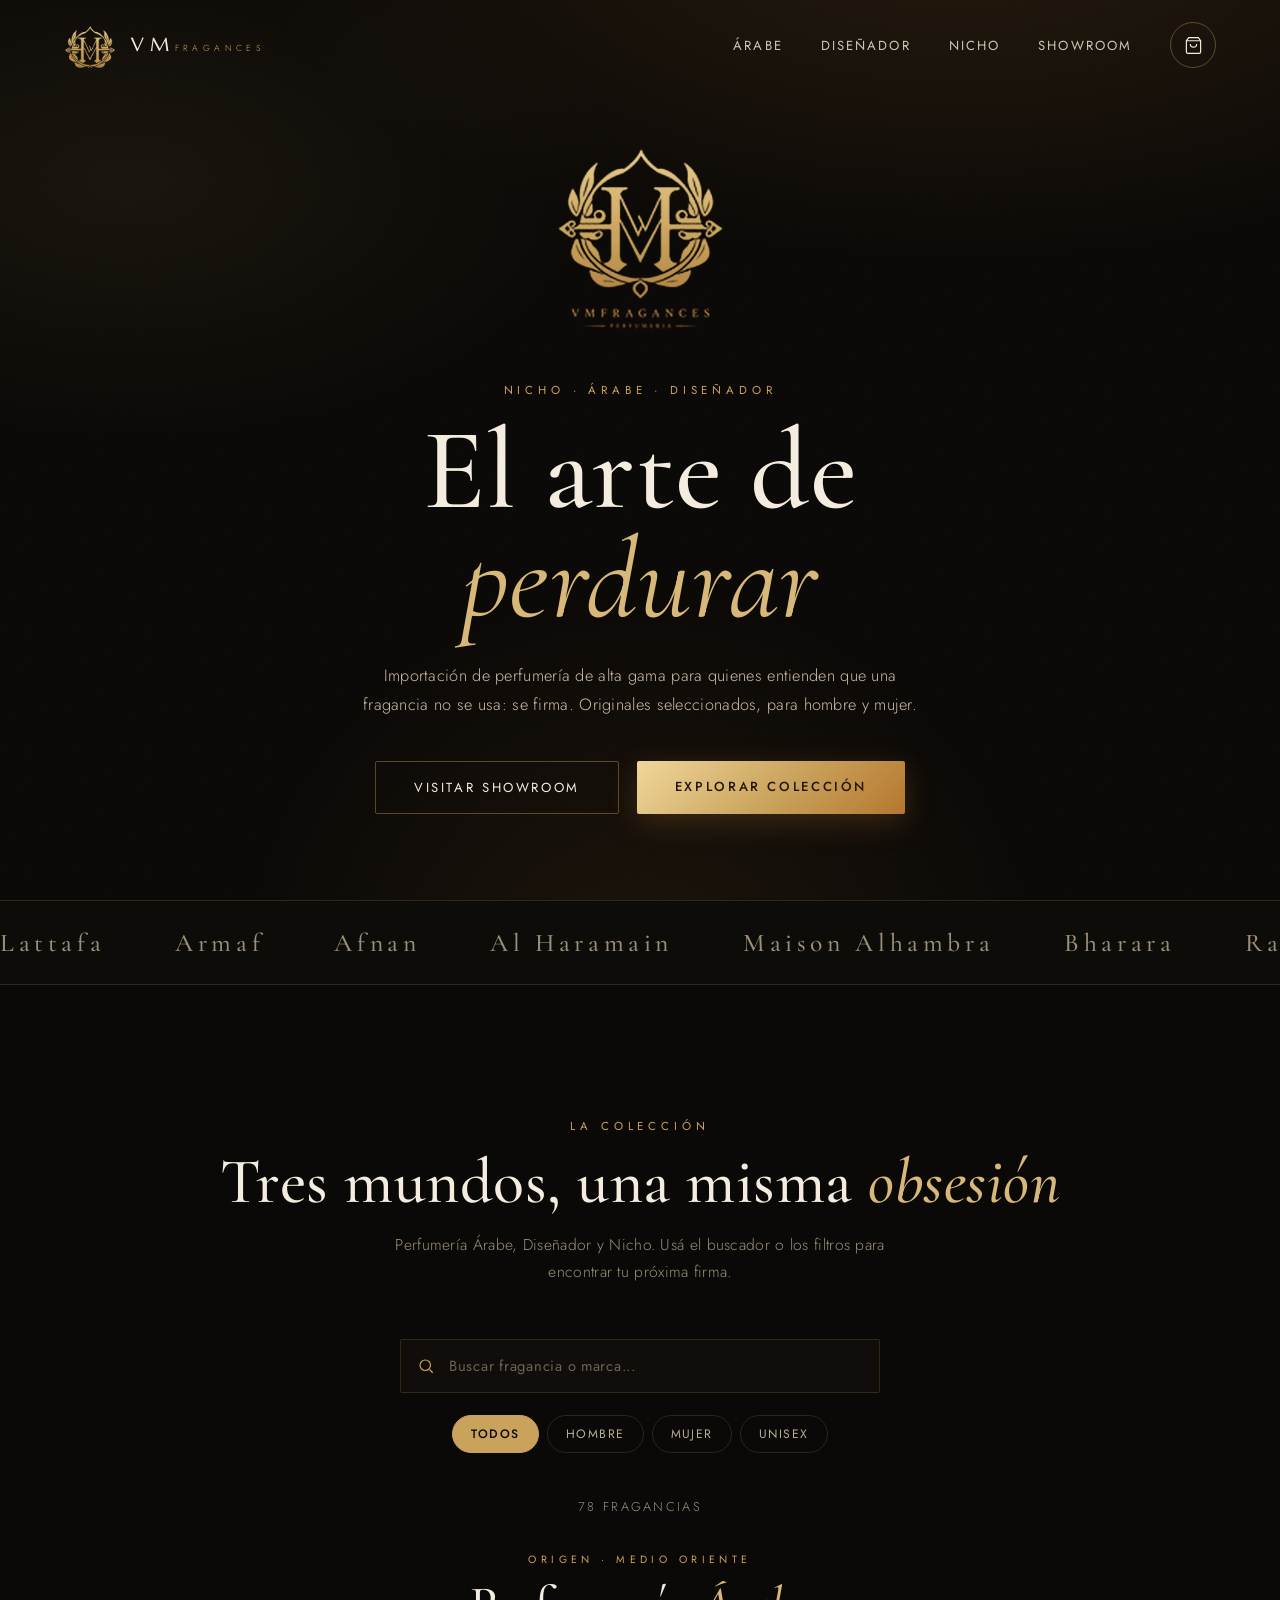
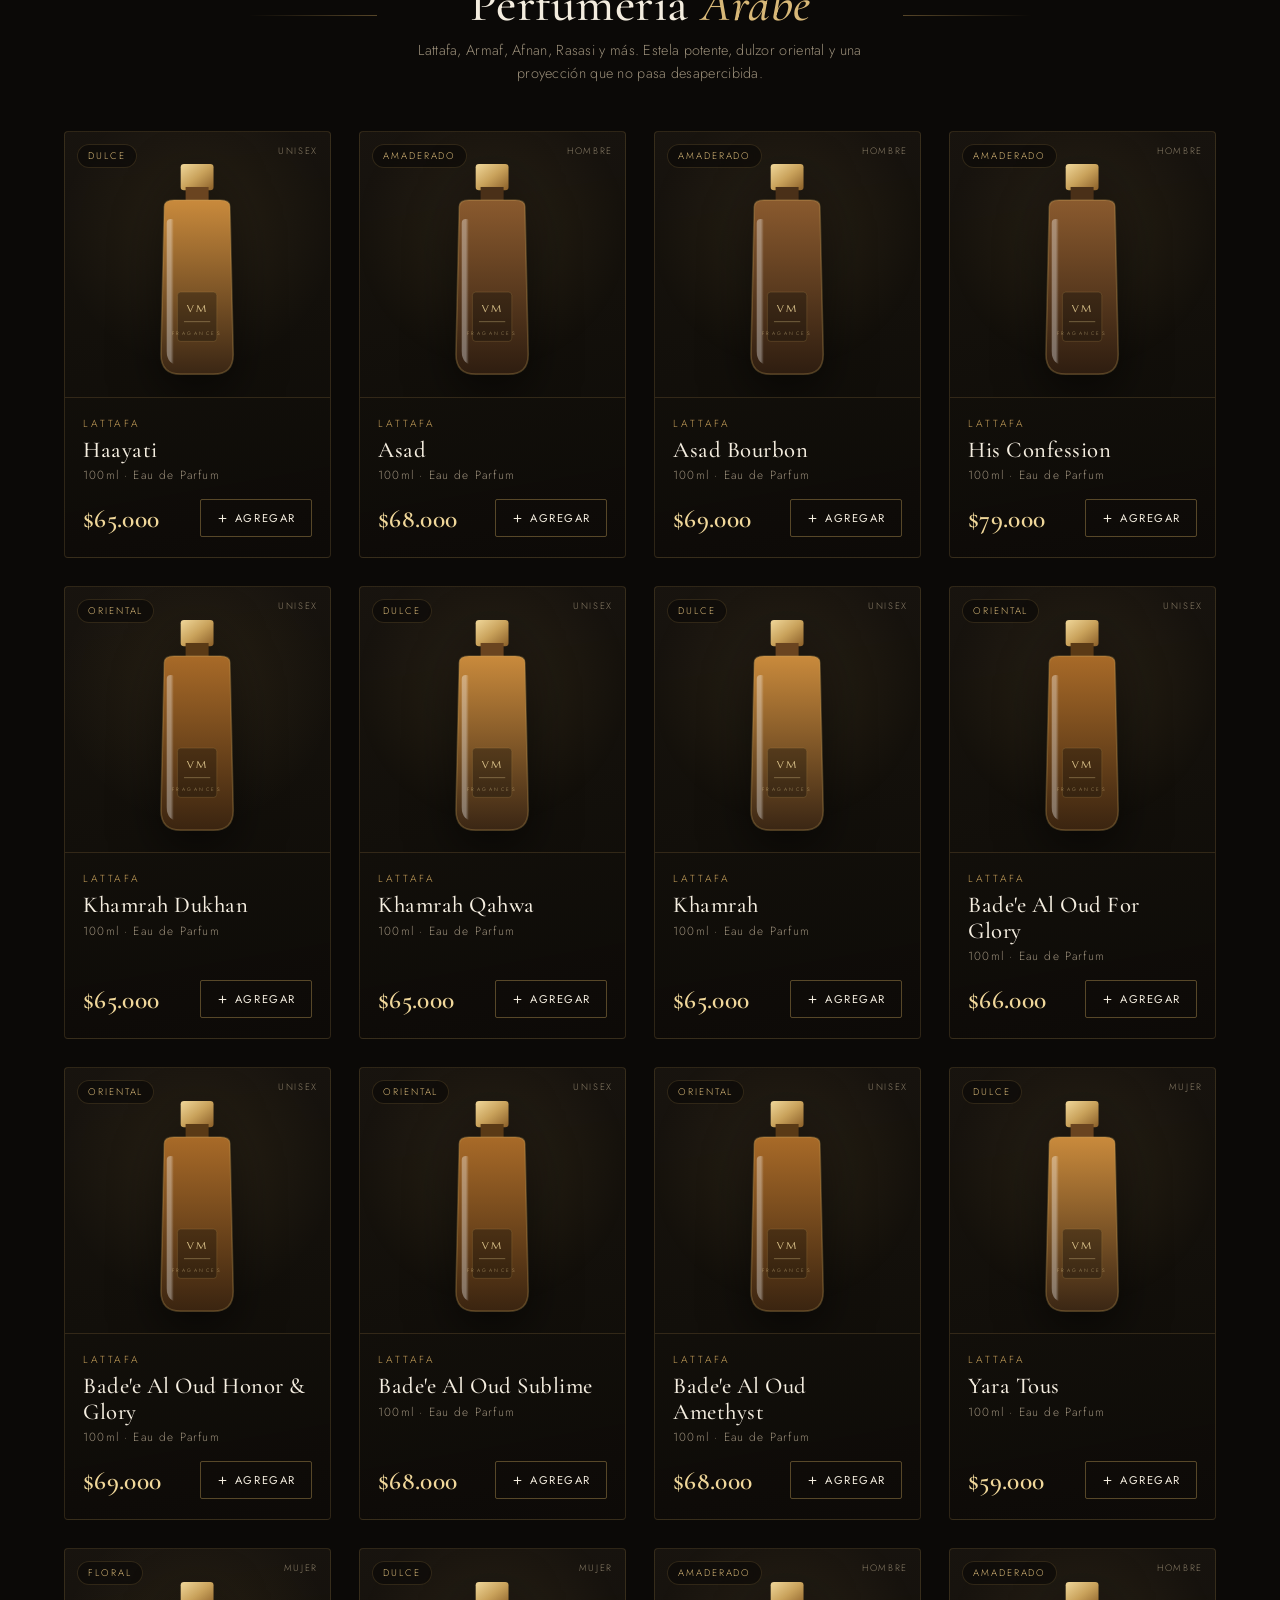
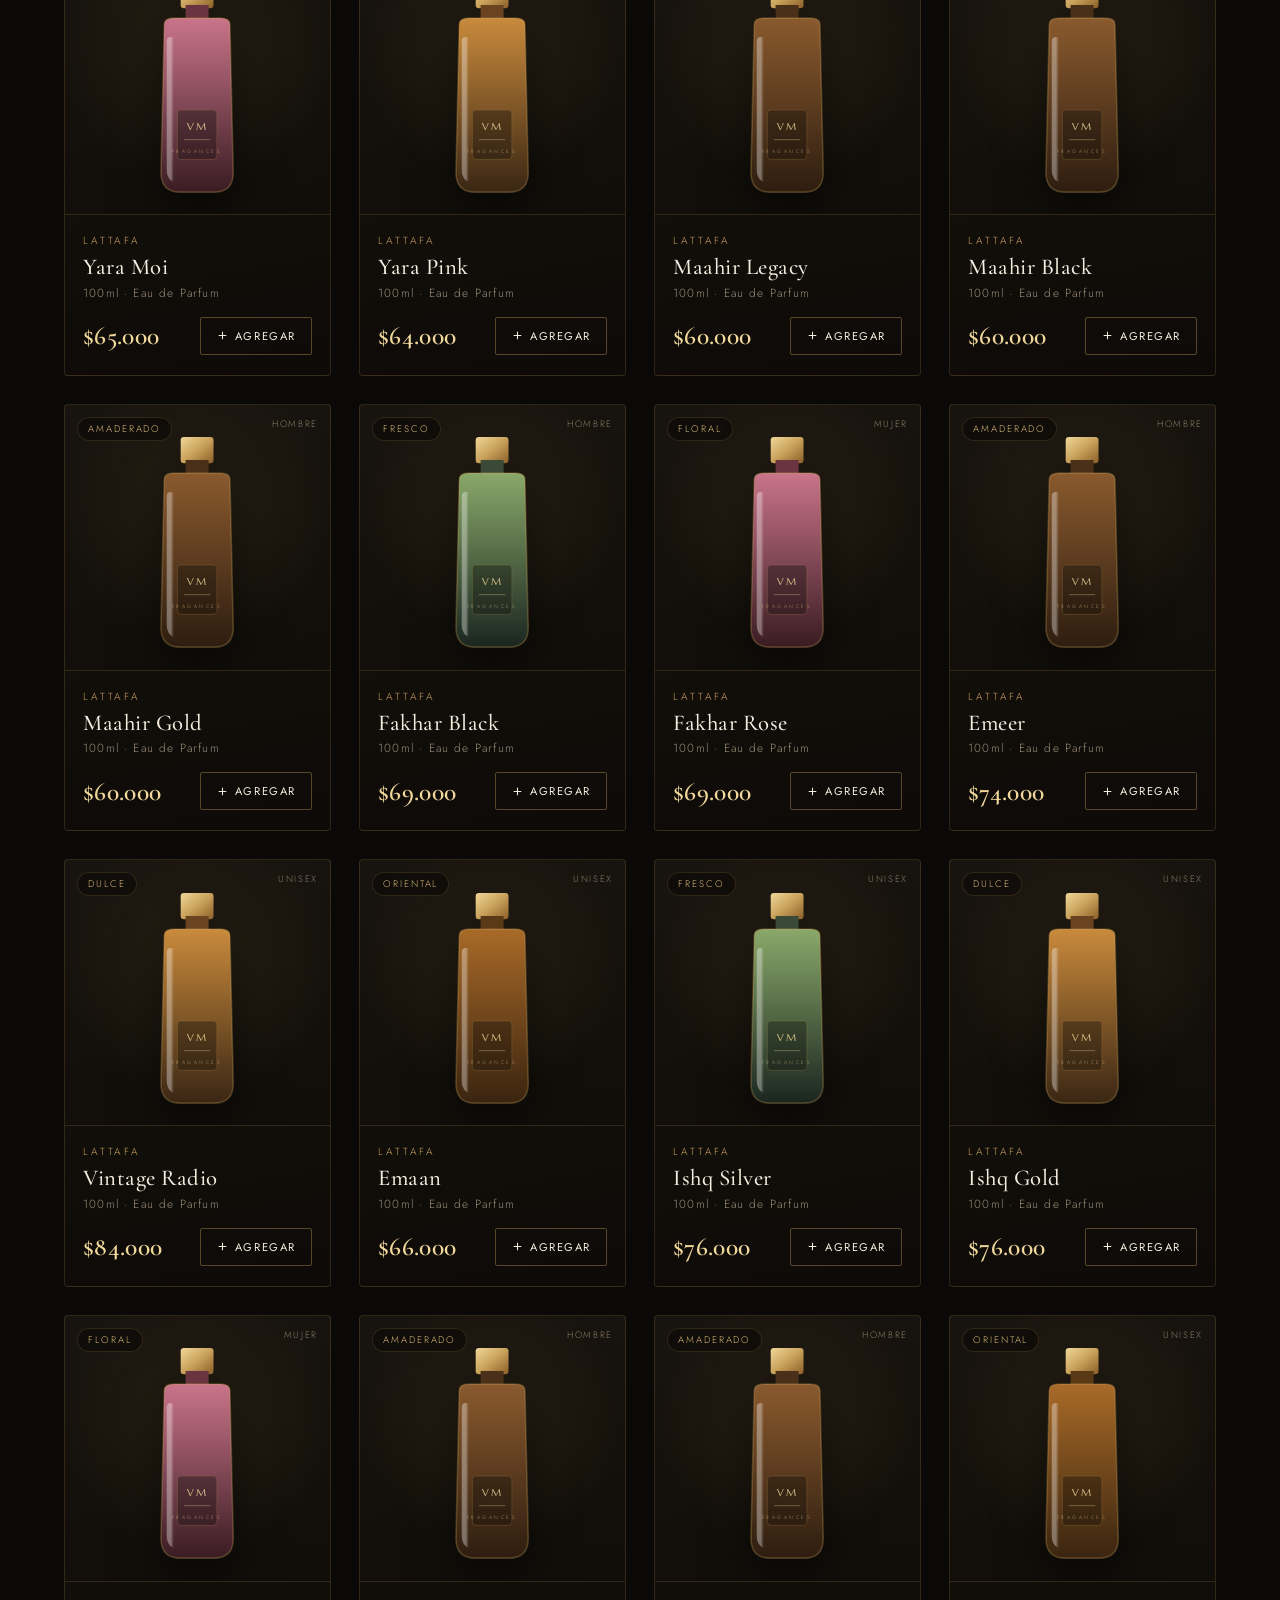
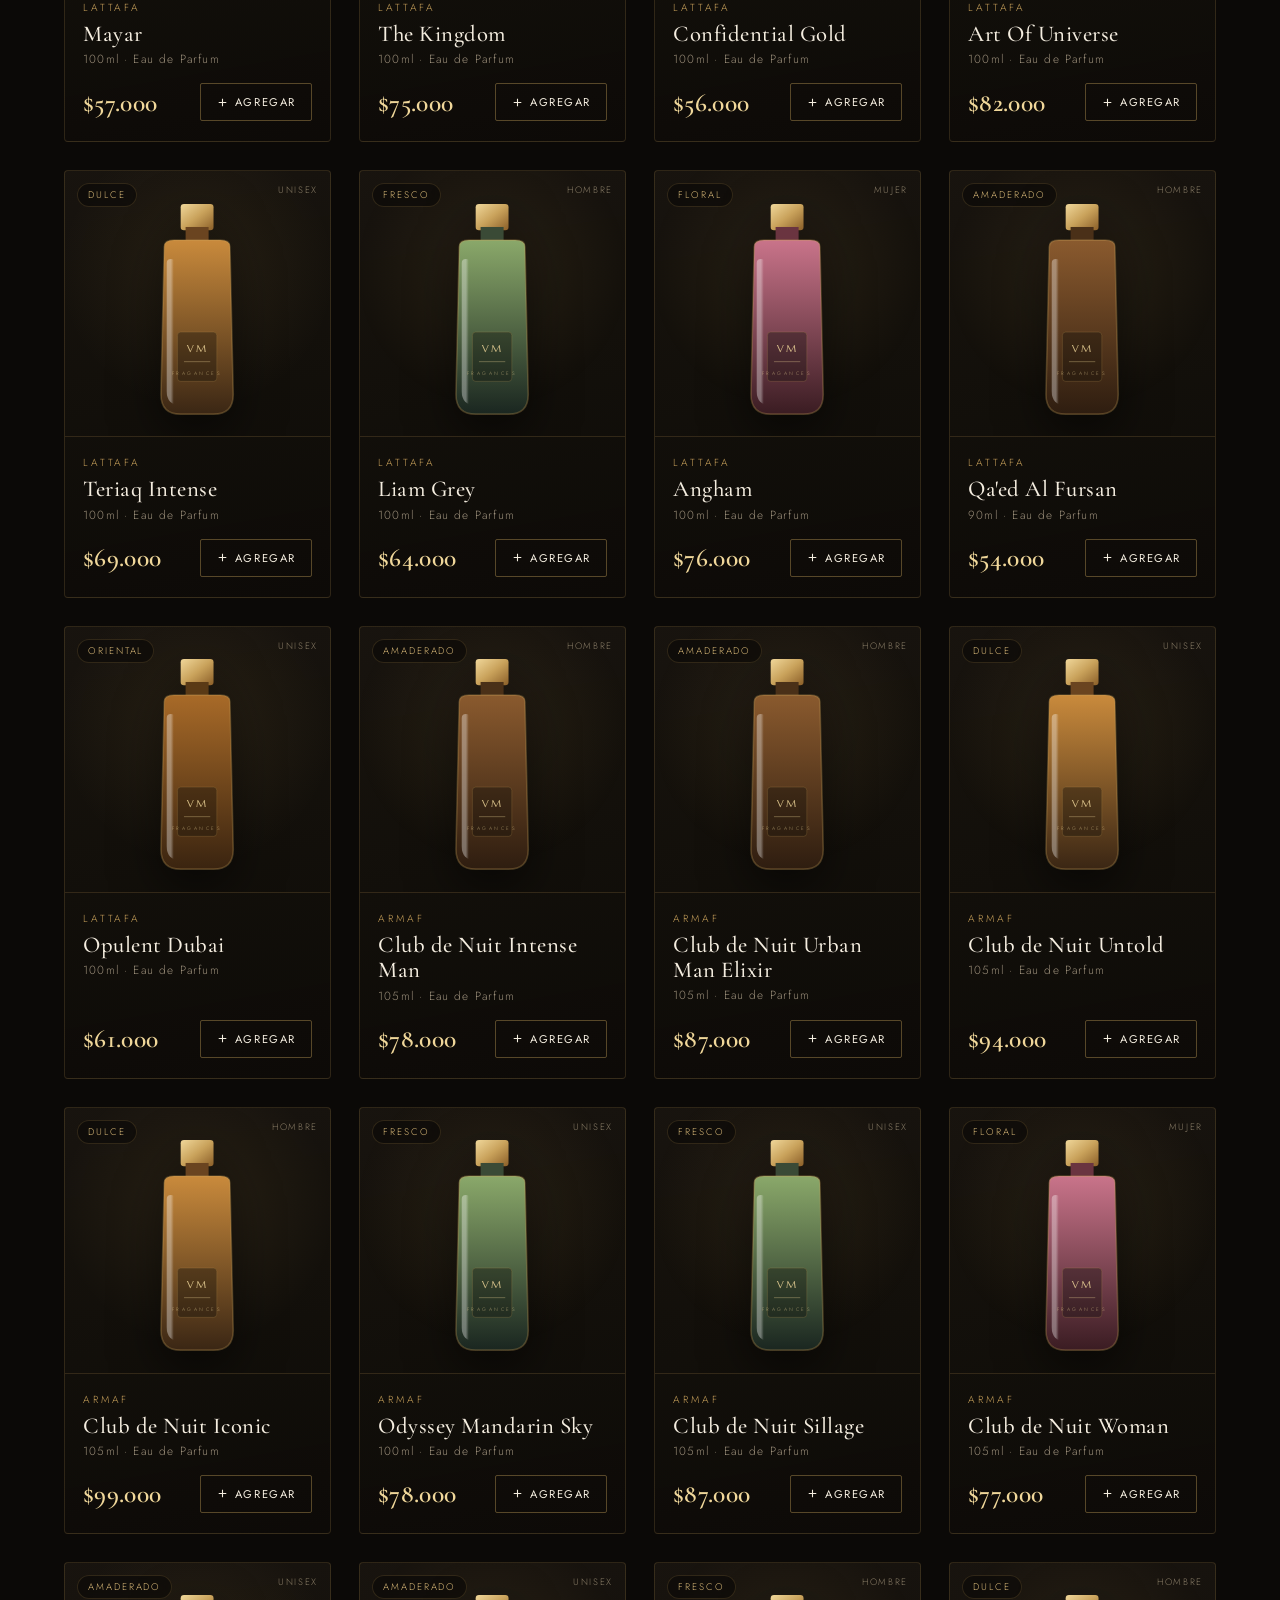
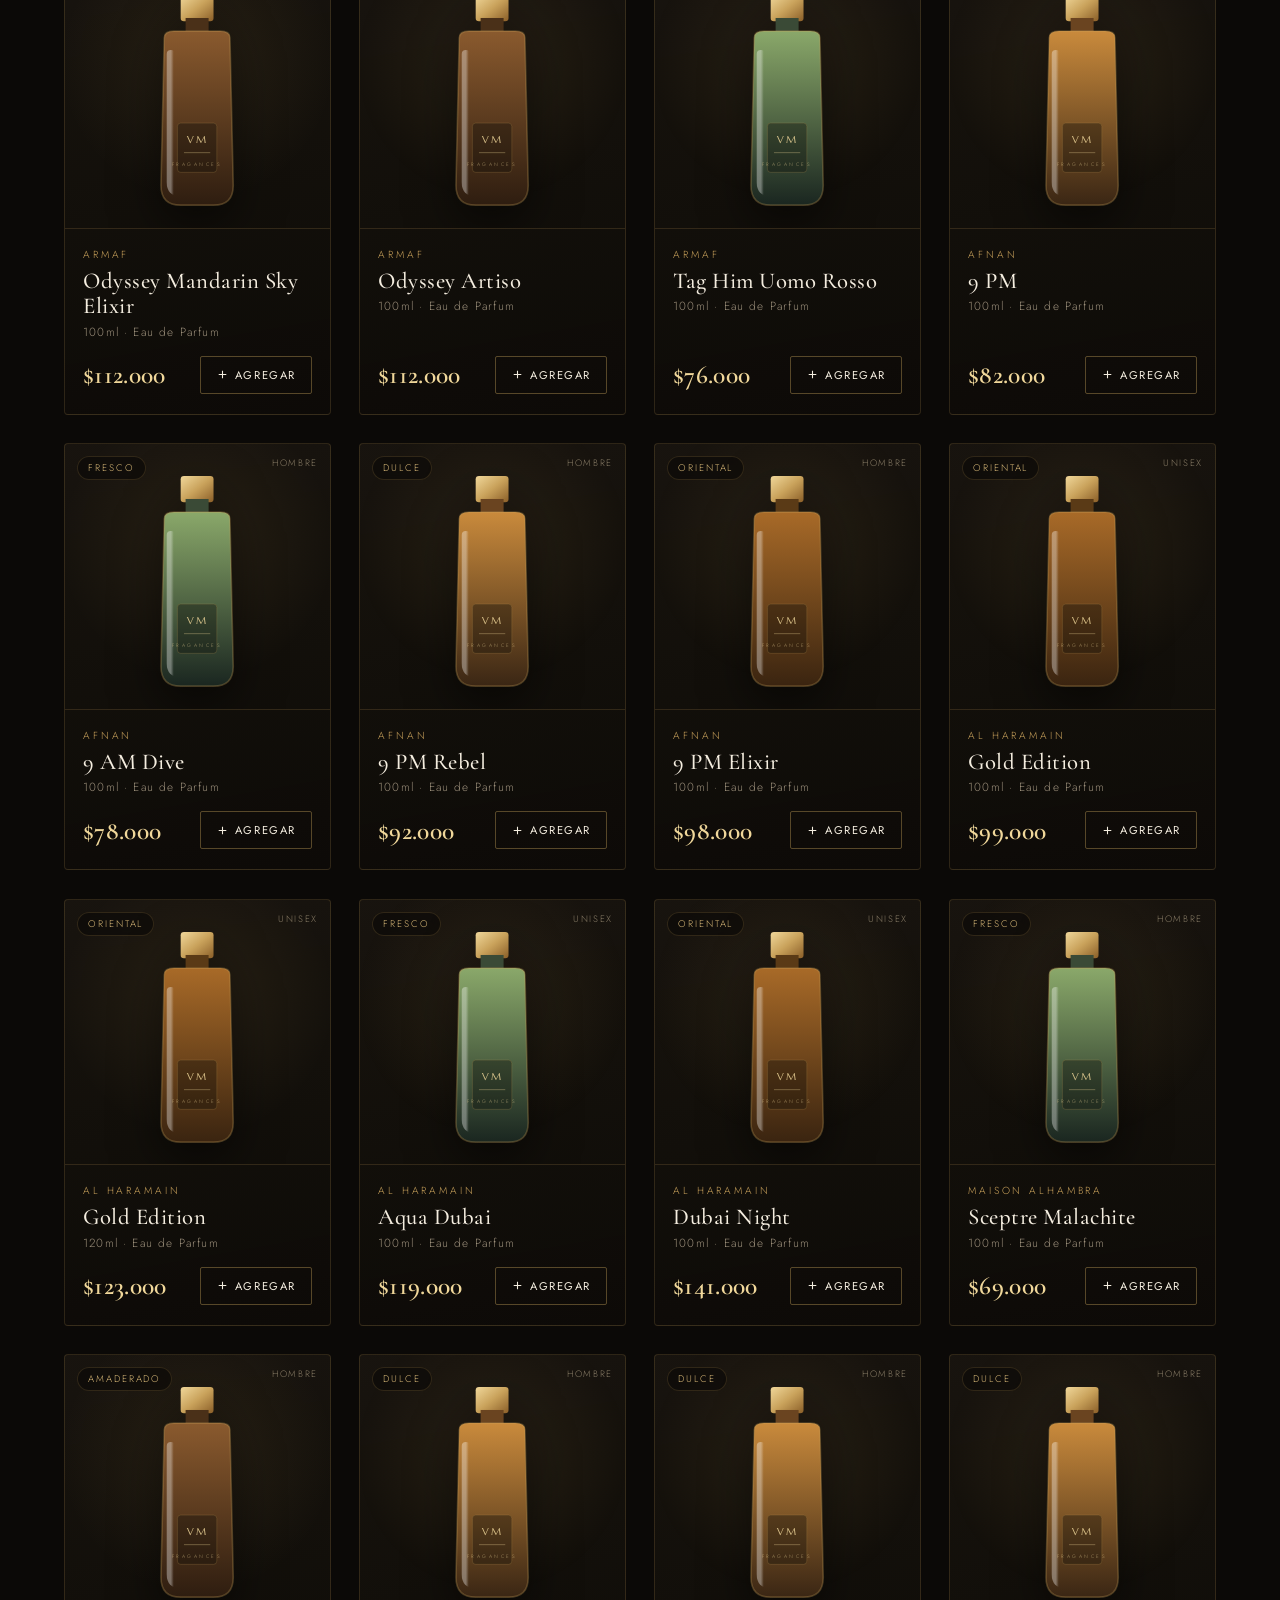
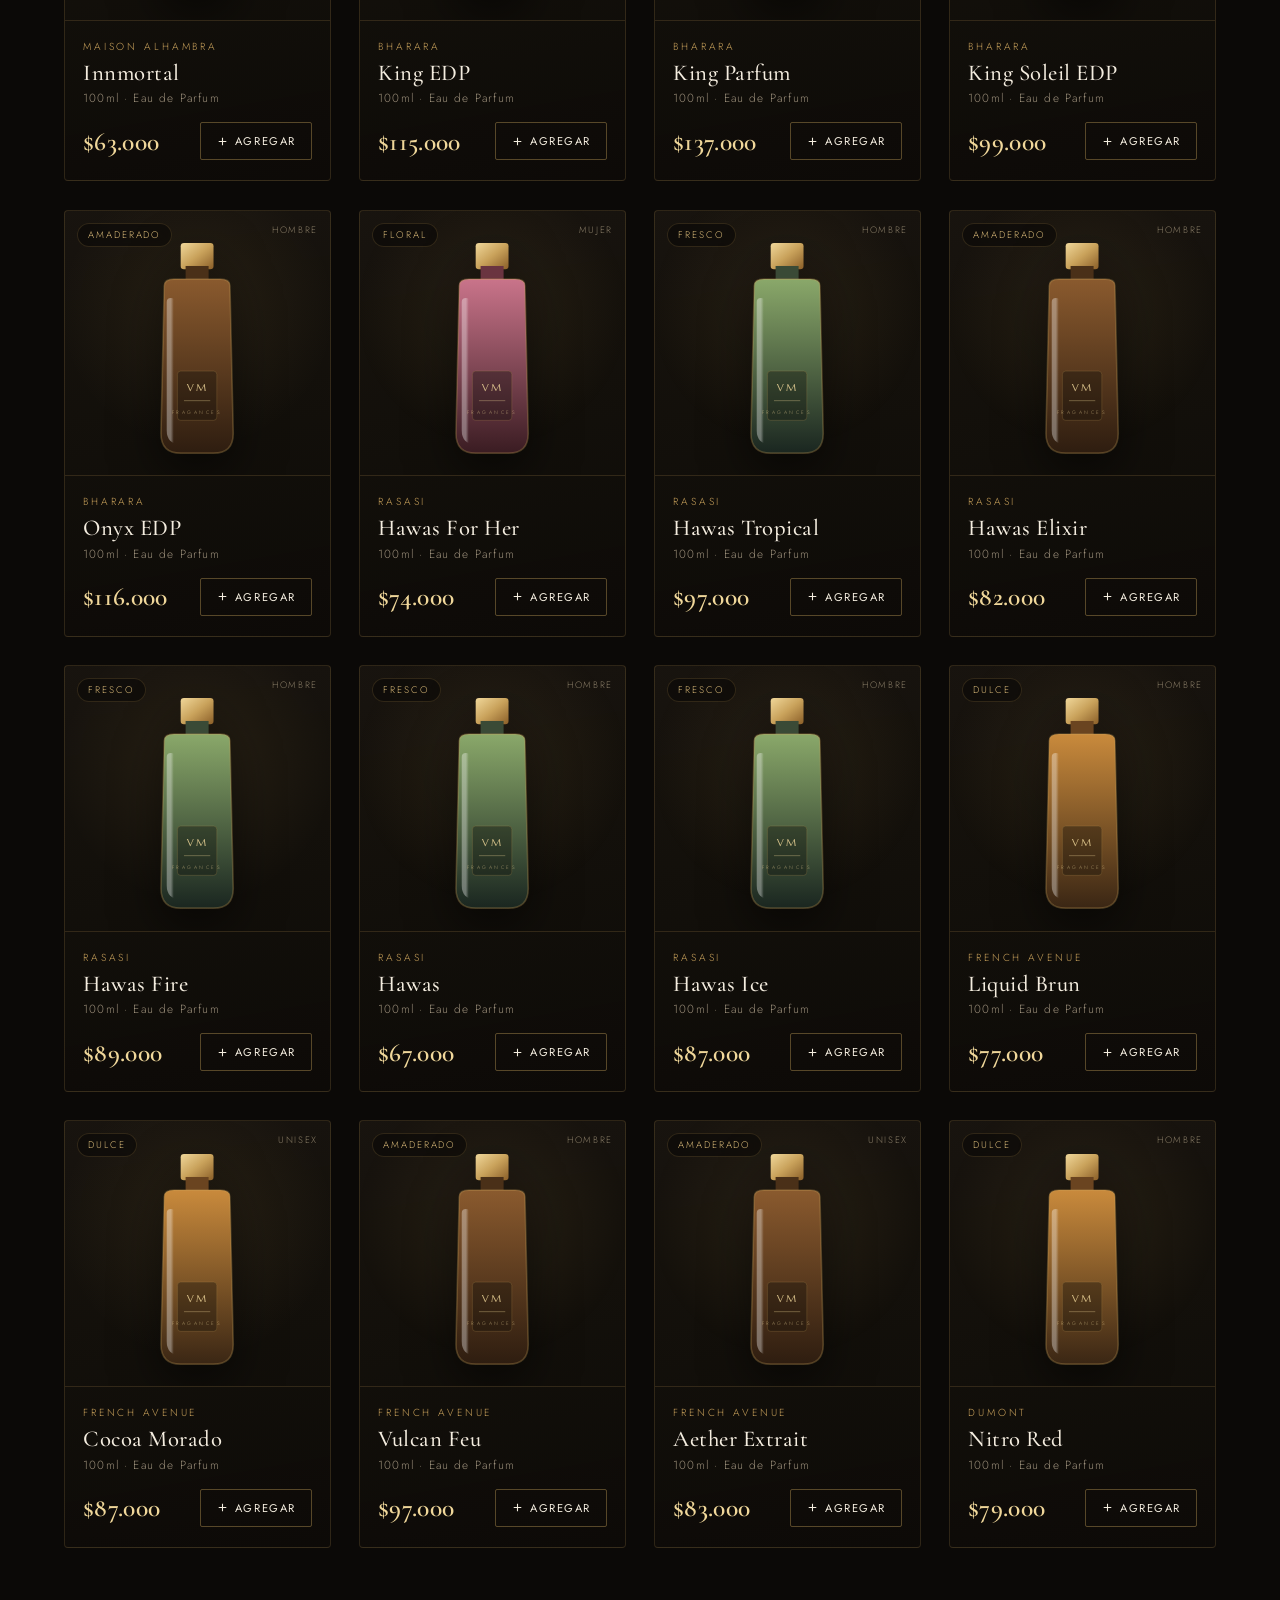
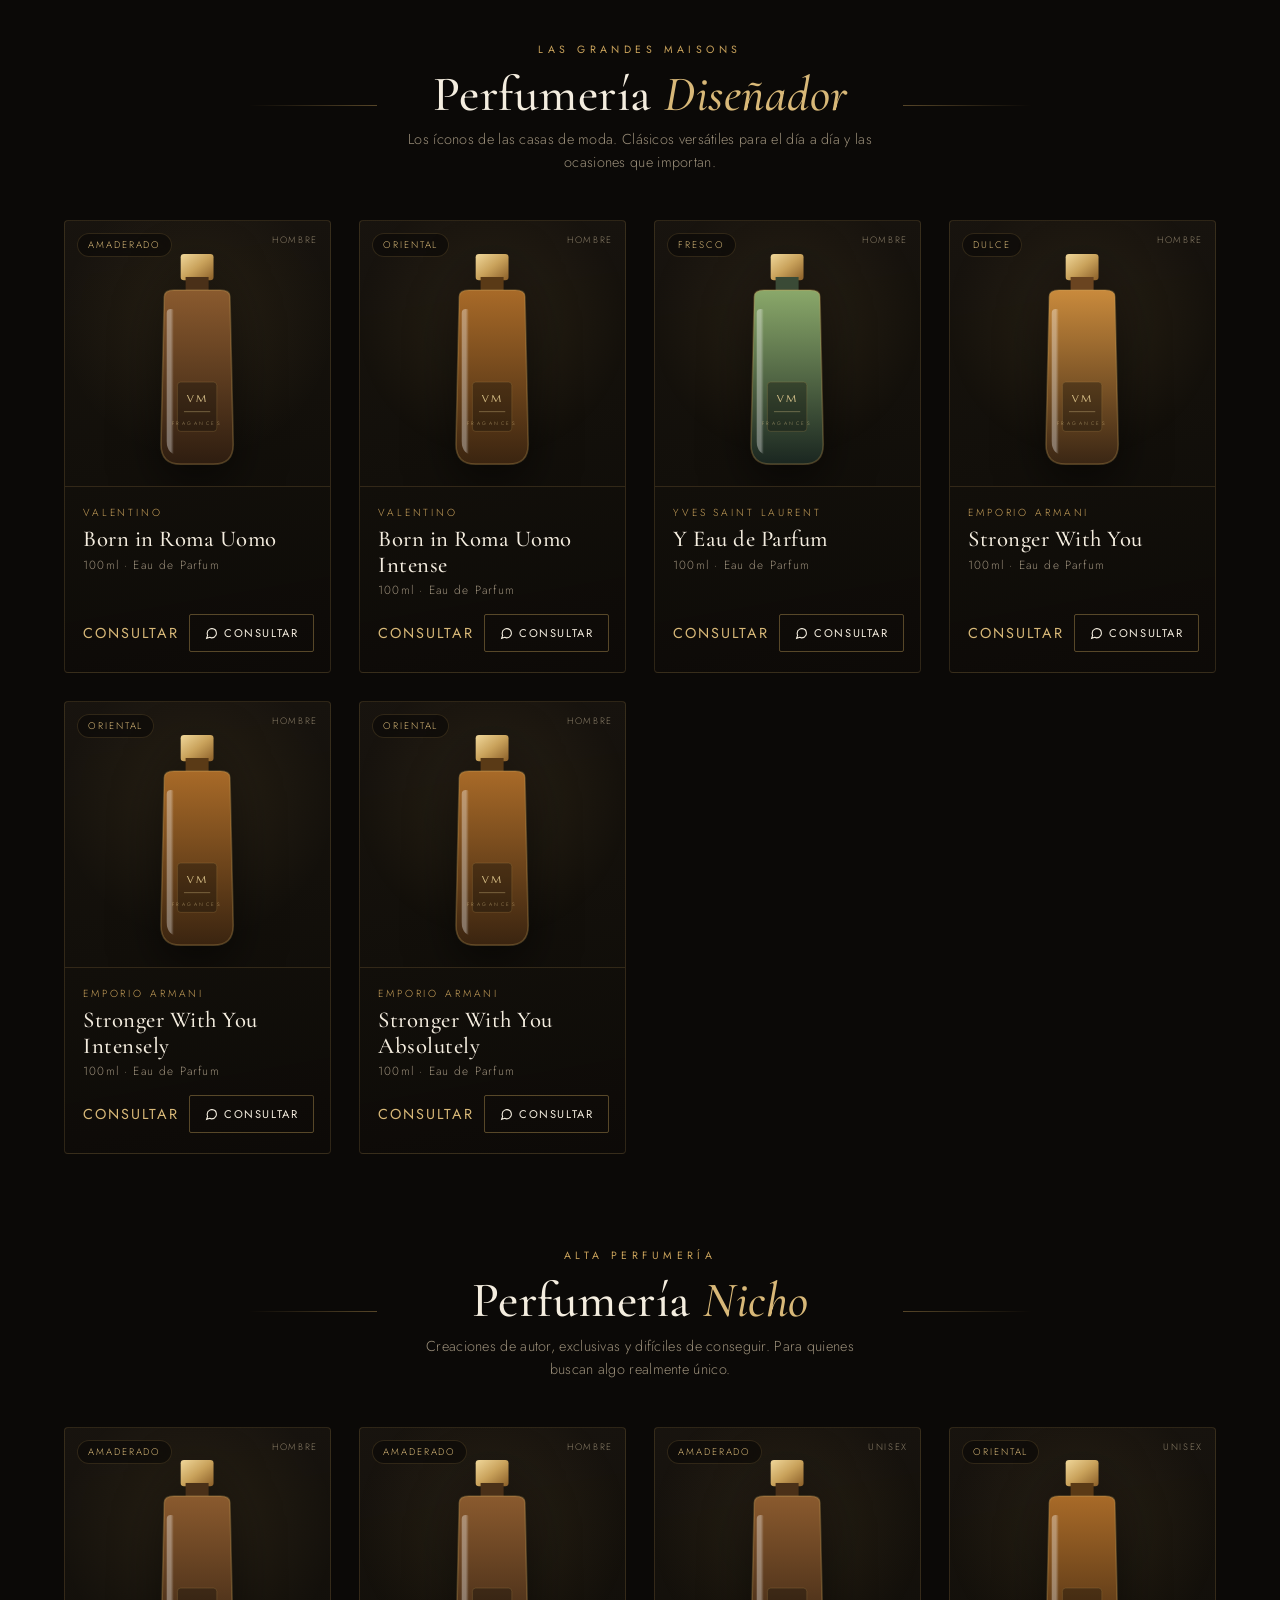
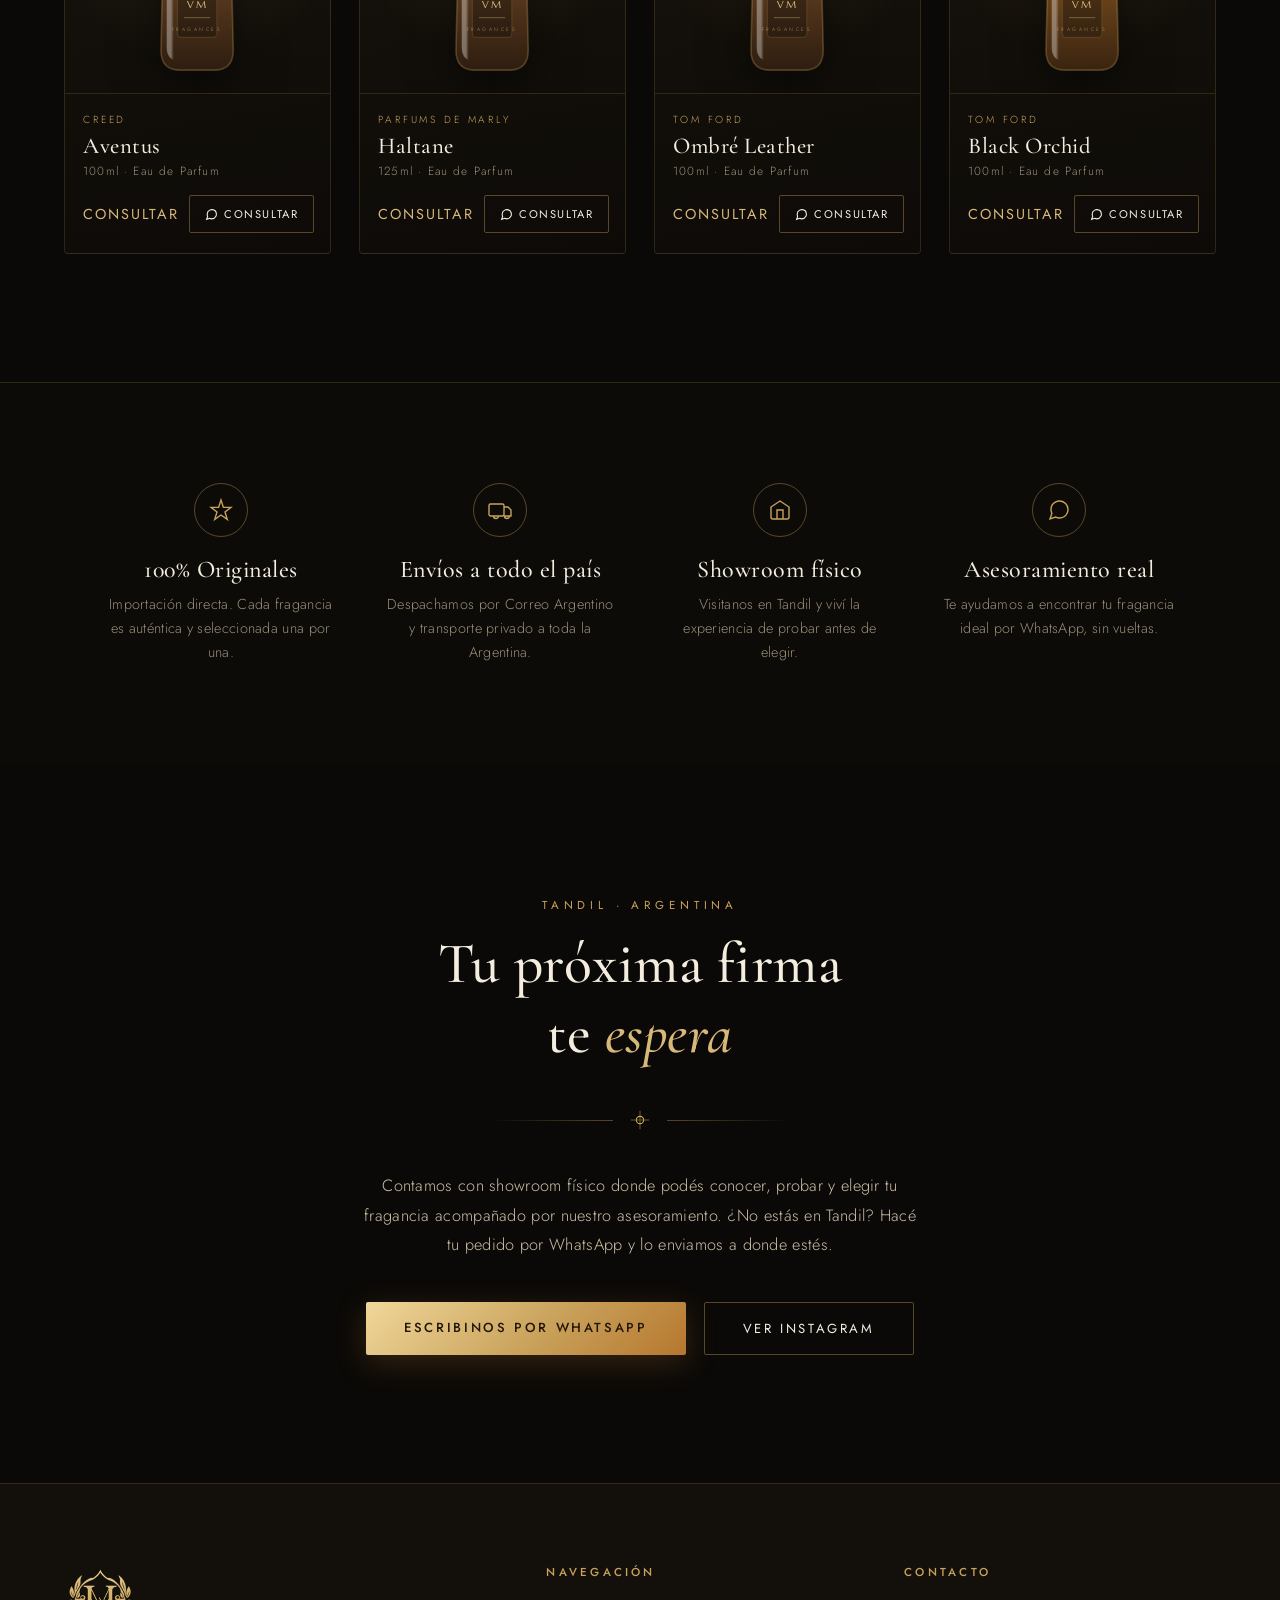
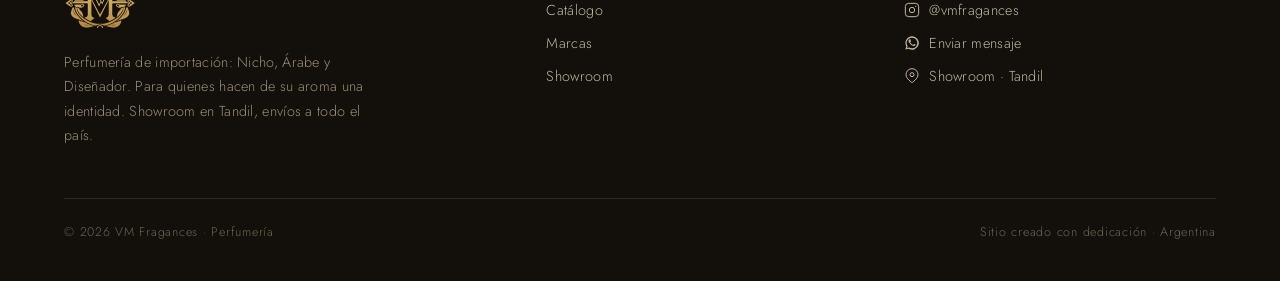
==== index.html @ ea1b92e5 "Primer commit, pagina entera" ====
<!DOCTYPE html>
<html lang="es-AR">
<head>
<meta charset="UTF-8">
<meta name="viewport" content="width=device-width, initial-scale=1.0">
<title>VM Fragances · Perfumería de Lujo</title>
<meta name="description" content="VM Fragances — Importación de perfumería Nicho, Árabe y Diseñador para hombre y mujer. Showroom físico en Tandil. Envíos a todo el país.">
<link rel="preconnect" href="https://fonts.googleapis.com">
<link rel="preconnect" href="https://fonts.gstatic.com" crossorigin>
<link href="https://fonts.googleapis.com/css2?family=Cormorant+Garamond:ital,wght@0,400;0,500;0,600;0,700;1,400;1,500&family=Jost:wght@300;400;500;600&family=Marcellus&display=swap" rel="stylesheet">
<link rel="stylesheet" href="./css/styles.css">
</head>
<body>

<!-- NAV -->
<header id="hdr">
  <a href="#top" class="brand">
    <img class="mono" src="[data-uri]" alt="VM Fragances">
    <span class="bt"><span class="nm">VM</span><span class="sub">FRAGANCES</span></span>
  </a>
  <nav>
    <a href="#arabe" class="lnk">Árabe</a>
    <a href="#disenador" class="lnk">Diseñador</a>
    <a href="#nicho" class="lnk">Nicho</a>
    <a href="#showroom" class="lnk">Showroom</a>
    <button class="cart-btn" onclick="openCart()" aria-label="Carrito">
      <svg viewBox="0 0 24 24" fill="none" stroke="currentColor" stroke-width="1.5"><path d="M6 2L3 6v14a2 2 0 002 2h14a2 2 0 002-2V6l-3-4z"/><path d="M3 6h18M16 10a4 4 0 01-8 0"/></svg>
      <span class="cart-count" id="cartCount">0</span>
    </button>
    <button class="burger" onclick="toggleMenu()" aria-label="Menú"><span></span><span></span><span></span></button>
  </nav>
</header>

<!-- MOBILE MENU -->
<div class="mobile-menu" id="mobileMenu">
  <button class="x" onclick="toggleMenu()">✕</button>
  <a href="#arabe" onclick="toggleMenu()">Árabe</a>
  <a href="#disenador" onclick="toggleMenu()">Diseñador</a>
  <a href="#nicho" onclick="toggleMenu()">Nicho</a>
  <a href="#showroom" onclick="toggleMenu()">Showroom</a>
</div>

<!-- HERO -->
<div id="top"></div>
<section class="hero">
  <img class="hero-mono" src="[data-uri]" alt="VM Fragances Perfumería">
  <span class="eyebrow">Nicho · Árabe · Diseñador</span>
  <h1>El arte de<br><em>perdurar</em></h1>
  <p class="lead">Importación de perfumería de alta gama para quienes entienden que una fragancia no se usa: se firma. Originales seleccionados, para hombre y mujer.</p>
  <div class="hero-cta">
    <a href="#showroom" class="btn btn-ghost">Visitar showroom</a>
    <a href="#catalogo" class="btn btn-gold">Explorar colección</a>
  </div>
</section>

<!-- MARQUEE -->
<div class="marquee-wrap" id="marcas">
  <div class="marquee" id="marquee"></div>
</div>

<!-- CATALOGO -->
<section class="shell" id="catalogo">
  <div class="sec-head">
    <span class="eyebrow">La colección</span>
    <h2>Tres mundos, una misma <em>obsesión</em></h2>
    <p>Perfumería Árabe, Diseñador y Nicho. Usá el buscador o los filtros para encontrar tu próxima firma.</p>
  </div>

  <div class="controls">
    <div class="search-box">
      <svg viewBox="0 0 24 24" fill="none" stroke="currentColor" stroke-width="1.6"><circle cx="11" cy="11" r="7"/><path d="M21 21l-4.3-4.3"/></svg>
      <input type="text" id="search" placeholder="Buscar fragancia o marca...">
    </div>
    <div class="filter-group" id="metaFilters"></div>
  </div>

  <div class="result-count" id="resultCount"></div>
  <div id="catBlocks"></div>
  <div class="empty-state" id="globalEmpty" style="display:none">
    <div class="serif">Sin resultados</div><p>Probá con otra búsqueda o quitá algún filtro.</p>
  </div>
</section>

<!-- VALUES -->
<div class="values">
  <div class="values-inner">
    <div class="value">
      <div class="ico"><svg viewBox="0 0 24 24" fill="none" stroke="currentColor" stroke-width="1.4"><path d="M12 2l2.4 7.4H22l-6 4.6 2.3 7.4L12 17l-6.3 4.4L8 14 2 9.4h7.6z"/></svg></div>
      <h3>100% Originales</h3>
      <p>Importación directa. Cada fragancia es auténtica y seleccionada una por una.</p>
    </div>
    <div class="value">
      <div class="ico"><svg viewBox="0 0 24 24" fill="none" stroke="currentColor" stroke-width="1.4"><rect x="1" y="6" width="15" height="12" rx="1.5"/><path d="M16 9h4l3 3v6h-7M5.5 18a2.5 2.5 0 105 0M16.5 18a2.5 2.5 0 105 0"/></svg></div>
      <h3>Envíos a todo el país</h3>
      <p>Despachamos por Correo Argentino y transporte privado a toda la Argentina.</p>
    </div>
    <div class="value">
      <div class="ico"><svg viewBox="0 0 24 24" fill="none" stroke="currentColor" stroke-width="1.4"><path d="M3 9l9-6 9 6v10a2 2 0 01-2 2H5a2 2 0 01-2-2z"/><path d="M9 21V12h6v9"/></svg></div>
      <h3>Showroom físico</h3>
      <p>Visitanos en Tandil y viví la experiencia de probar antes de elegir.</p>
    </div>
    <div class="value">
      <div class="ico"><svg viewBox="0 0 24 24" fill="none" stroke="currentColor" stroke-width="1.4"><path d="M21 11.5a8.4 8.4 0 01-.9 3.8 8.5 8.5 0 01-7.6 4.7 8.4 8.4 0 01-3.8-.9L3 21l1.9-5.7a8.4 8.4 0 01-.9-3.8 8.5 8.5 0 014.7-7.6A8.4 8.4 0 0112.5 3H13a8.5 8.5 0 018 8z"/></svg></div>
      <h3>Asesoramiento real</h3>
      <p>Te ayudamos a encontrar tu fragancia ideal por WhatsApp, sin vueltas.</p>
    </div>
  </div>
</div>

<!-- SHOWROOM -->
<section class="showroom" id="showroom">
  <span class="eyebrow">Tandil · Argentina</span>
  <h2>Tu próxima firma<br>te <em>espera</em></h2>
  <div class="divider-orn"><span class="l"></span><svg width="22" height="22" viewBox="0 0 24 24" fill="none" stroke="#c9a25b" stroke-width="1.2"><path d="M12 2v20M2 12h20" opacity=".5"/><circle cx="12" cy="12" r="4"/></svg><span class="r"></span></div>
  <p>Contamos con showroom físico donde podés conocer, probar y elegir tu fragancia acompañado por nuestro asesoramiento. ¿No estás en Tandil? Hacé tu pedido por WhatsApp y lo enviamos a donde estés.</p>
  <div class="hero-cta" style="opacity:1;animation:none;transform:none">
    <a href="#" id="waMain" class="btn btn-gold" target="_blank">Escribinos por WhatsApp</a>
    <a href="https://www.instagram.com/vmfragances/" target="_blank" class="btn btn-ghost">Ver Instagram</a>
  </div>
</section>

<!-- FOOTER -->
<footer>
  <div class="foot-grid">
    <div class="foot-brand">
      <img class="mono" src="[data-uri]" alt="VM Fragances">
      <p>Perfumería de importación: Nicho, Árabe y Diseñador. Para quienes hacen de su aroma una identidad. Showroom en Tandil, envíos a todo el país.</p>
    </div>
    <div class="foot-col">
      <h4>Navegación</h4>
      <a href="#catalogo">Catálogo</a>
      <a href="#marcas">Marcas</a>
      <a href="#showroom">Showroom</a>
    </div>
    <div class="foot-col">
      <h4>Contacto</h4>
      <a href="https://www.instagram.com/vmfragances/" target="_blank">
        <svg viewBox="0 0 24 24" fill="none" stroke="currentColor" stroke-width="1.5"><rect x="2" y="2" width="20" height="20" rx="5"/><circle cx="12" cy="12" r="4"/><circle cx="17.5" cy="6.5" r="1" fill="currentColor" stroke="none"/></svg>
        @vmfragances
      </a>
      <a href="#" id="waFoot" target="_blank">
        <svg viewBox="0 0 24 24" fill="currentColor"><path d="M17.5 14.4c-.3-.2-1.7-.8-2-.9-.3-.1-.5-.2-.6.2-.2.3-.7.8-.8 1-.2.2-.3.2-.6 0-.3-.2-1.2-.5-2.4-1.5-.9-.8-1.5-1.8-1.6-2.1-.2-.3 0-.5.1-.6l.5-.5c.1-.2.2-.3.3-.5 0-.2 0-.4 0-.5-.1-.2-.6-1.5-.9-2.1-.2-.5-.5-.4-.6-.4h-.5c-.2 0-.5 0-.7.3-.2.3-.9.9-.9 2.2s.9 2.5 1.1 2.7c.1.2 1.8 2.8 4.4 3.9 2.2.9 2.6.7 3.1.7.5 0 1.6-.7 1.9-1.3.2-.6.2-1.2.2-1.3-.1-.1-.3-.2-.6-.3z"/><path d="M12 2a10 10 0 00-8.6 15l-1.3 4.8 4.9-1.3A10 10 0 1012 2zm0 18a8 8 0 01-4.1-1.1l-.3-.2-3 .8.8-2.9-.2-.3A8 8 0 1112 20z"/></svg>
        Enviar mensaje
      </a>
      <a href="#" id="waLoc" target="_blank">
        <svg viewBox="0 0 24 24" fill="none" stroke="currentColor" stroke-width="1.5"><path d="M21 10c0 6-9 12-9 12s-9-6-9-12a9 9 0 0118 0z"/><circle cx="12" cy="10" r="3"/></svg>
        Showroom · Tandil
      </a>
    </div>
  </div>
  <div class="foot-bottom">
    <span>© <span id="yr"></span> VM Fragances · Perfumería</span>
    <span>Sitio creado con dedicación · Argentina</span>
  </div>
</footer>

<!-- CART -->
<div class="overlay" id="overlay" onclick="closeCart()"></div>
<aside class="drawer" id="drawer">
  <div class="drawer-head">
    <h3>Tu selección</h3>
    <button class="x" onclick="closeCart()">✕</button>
  </div>
  <div class="drawer-body" id="cartBody"></div>
  <div class="drawer-foot" id="drawerFoot" style="display:none">
    <div class="totrow"><span class="lbl">Total estimado</span><span class="tot" id="cartTotal">$0</span></div>
    <button class="checkout" onclick="checkout()">
      <svg viewBox="0 0 24 24" fill="currentColor"><path d="M17.5 14.4c-.3-.2-1.7-.8-2-.9-.3-.1-.5-.2-.6.2-.2.3-.7.8-.8 1-.2.2-.3.2-.6 0-.3-.2-1.2-.5-2.4-1.5-.9-.8-1.5-1.8-1.6-2.1-.2-.3 0-.5.1-.6l.5-.5c.1-.2.2-.3.3-.5 0-.2 0-.4 0-.5-.1-.2-.6-1.5-.9-2.1-.2-.5-.5-.4-.6-.4h-.5c-.2 0-.5 0-.7.3-.2.3-.9.9-.9 2.2s.9 2.5 1.1 2.7c.1.2 1.8 2.8 4.4 3.9 2.2.9 2.6.7 3.1.7.5 0 1.6-.7 1.9-1.3.2-.6.2-1.2.2-1.3-.1-.1-.3-.2-.6-.3z"/><path d="M12 2a10 10 0 00-8.6 15l-1.3 4.8 4.9-1.3A10 10 0 1012 2z" fill="none" stroke="currentColor" stroke-width="1.6"/></svg>
      Finalizar por WhatsApp
    </button>
    <p class="note">Coordinás pago y envío directamente con nosotros.</p>
  </div>
</aside>

<a href="#" class="wa-float" id="waFloat" target="_blank" aria-label="WhatsApp">
  <svg viewBox="0 0 24 24" fill="currentColor"><path d="M17.5 14.4c-.3-.2-1.7-.8-2-.9-.3-.1-.5-.2-.6.2-.2.3-.7.8-.8 1-.2.2-.3.2-.6 0-.3-.2-1.2-.5-2.4-1.5-.9-.8-1.5-1.8-1.6-2.1-.2-.3 0-.5.1-.6l.5-.5c.1-.2.2-.3.3-.5 0-.2 0-.4 0-.5-.1-.2-.6-1.5-.9-2.1-.2-.5-.5-.4-.6-.4h-.5c-.2 0-.5 0-.7.3-.2.3-.9.9-.9 2.2s.9 2.5 1.1 2.7c.1.2 1.8 2.8 4.4 3.9 2.2.9 2.6.7 3.1.7.5 0 1.6-.7 1.9-1.3.2-.6.2-1.2.2-1.3-.1-.1-.3-.2-.6-.3z"/><path d="M12 2a10 10 0 00-8.6 15l-1.3 4.8 4.9-1.3A10 10 0 1012 2zm0 18a8 8 0 01-4.1-1.1l-.3-.2-3 .8.8-2.9-.2-.3A8 8 0 1112 20z"/></svg>
</a>

<div class="toast" id="toast"><svg viewBox="0 0 24 24" fill="none" stroke="currentColor" stroke-width="2"><path d="M5 13l4 4L19 7"/></svg><span id="toastMsg"></span></div>

<script src="./js/products.js"></script>
<script src="./js/main.js"></script>
</body>
</html>
---- css/styles.css ----
/* ============ CONFIG ============ */
:root{
  --noir:#0b0907;
  --noir-2:#13100c;
  --noir-3:#1b1610;
  --gold:#c9a25b;
  --gold-soft:#d8b878;
  --gold-bright:#f0d79a;
  --amber:#b6772f;
  --cream:#f4eddf;
  --muted:#9a8e79;
  --line:rgba(201,162,91,.18);
  --line-strong:rgba(201,162,91,.4);
}
*{margin:0;padding:0;box-sizing:border-box}
html{scroll-behavior:smooth}
body{
  background:var(--noir);
  color:var(--cream);
  font-family:'Jost',sans-serif;
  font-weight:300;
  letter-spacing:.3px;
  overflow-x:hidden;
  -webkit-font-smoothing:antialiased;
}
body.no-scroll{overflow:hidden}
::selection{background:var(--gold);color:var(--noir)}

/* grain + atmosphere */
body::before{
  content:"";position:fixed;inset:0;z-index:1;pointer-events:none;
  background:
    radial-gradient(1200px 600px at 75% -10%, rgba(182,119,47,.16), transparent 60%),
    radial-gradient(900px 500px at 10% 20%, rgba(201,162,91,.08), transparent 55%),
    radial-gradient(700px 700px at 50% 110%, rgba(182,119,47,.10), transparent 60%);
}
body::after{
  content:"";position:fixed;inset:0;z-index:2;pointer-events:none;opacity:.04;
  background-image:url("data:image/svg+xml,%3Csvg xmlns='http://www.w3.org/2000/svg' width='120' height='120'%3E%3Cfilter id='n'%3E%3CfeTurbulence type='fractalNoise' baseFrequency='.9' numOctaves='3'/%3E%3C/filter%3E%3Crect width='100%25' height='100%25' filter='url(%23n)'/%3E%3C/svg%3E");
  mix-blend-mode:overlay;
}
h1,h2,h3{font-family:'Cormorant Garamond',serif;font-weight:500;letter-spacing:.5px}
.serif{font-family:'Cormorant Garamond',serif}
.marcellus{font-family:'Marcellus',serif}
.eyebrow{
  font-family:'Jost',sans-serif;font-weight:400;font-size:.72rem;
  letter-spacing:.42em;text-transform:uppercase;color:var(--gold);
}
.gold-text{color:var(--gold-soft)}

/* ============ NAV ============ */
header{
  position:fixed;top:0;left:0;right:0;z-index:60;
  display:flex;align-items:center;justify-content:space-between;
  padding:22px clamp(20px,5vw,64px);
  transition:.5s cubic-bezier(.2,.7,.2,1);
}
header.scrolled{
  padding:13px clamp(20px,5vw,64px);
  background:rgba(11,9,7,.82);
  backdrop-filter:blur(14px);
  border-bottom:1px solid var(--line);
}
.brand{display:flex;align-items:center;gap:13px;cursor:pointer;text-decoration:none;color:var(--cream)}
.brand .mono{height:46px;width:auto;flex:none;object-fit:contain}
.brand .bt{line-height:1}
.brand .bt .nm{font-family:'Marcellus',serif;font-size:1.18rem;letter-spacing:.32em;color:var(--cream)}
.brand .bt .sub{font-size:.55rem;letter-spacing:.5em;color:var(--gold);margin-top:3px}
nav{display:flex;align-items:center;gap:38px}
nav a.lnk{
  color:var(--cream);text-decoration:none;font-size:.82rem;font-weight:400;
  letter-spacing:.16em;text-transform:uppercase;position:relative;opacity:.82;transition:.3s;
}
nav a.lnk::after{content:"";position:absolute;left:0;bottom:-7px;width:0;height:1px;background:var(--gold);transition:.4s}
nav a.lnk:hover{opacity:1}
nav a.lnk:hover::after{width:100%}
.cart-btn{
  position:relative;background:none;border:1px solid var(--line-strong);color:var(--cream);
  width:46px;height:46px;border-radius:50%;cursor:pointer;display:grid;place-items:center;transition:.35s;
}
.cart-btn:hover{background:var(--gold);color:var(--noir);border-color:var(--gold)}
.cart-btn svg{width:19px;height:19px}
.cart-count{
  position:absolute;top:-4px;right:-4px;min-width:20px;height:20px;padding:0 5px;
  background:var(--gold);color:var(--noir);border-radius:10px;font-size:.66rem;font-weight:600;
  display:grid;place-items:center;font-family:'Jost';transform:scale(0);transition:.3s cubic-bezier(.3,1.6,.5,1);
}
.cart-count.show{transform:scale(1)}
.burger{display:none;background:none;border:none;color:var(--cream);cursor:pointer;flex-direction:column;gap:5px}
.burger span{width:26px;height:1.5px;background:var(--cream);transition:.3s}

/* ============ HERO ============ */
.hero{
  position:relative;z-index:5;min-height:100vh;display:flex;flex-direction:column;
  align-items:center;justify-content:center;text-align:center;padding:120px 20px 80px;
}
.hero-mono{width:auto;height:clamp(150px,22vw,230px);margin-bottom:26px;
  opacity:0;transform:translateY(30px) scale(.9);animation:reveal 1.4s .2s cubic-bezier(.2,.7,.2,1) forwards}
.hero .eyebrow{opacity:0;transform:translateY(20px);animation:reveal 1.1s .5s ease forwards}
.hero h1{
  font-size:clamp(3.1rem,9vw,7.4rem);line-height:.95;margin:18px 0 6px;font-weight:500;
  opacity:0;transform:translateY(34px);animation:reveal 1.3s .7s cubic-bezier(.2,.7,.2,1) forwards;
}
.hero h1 em{font-style:italic;color:var(--gold-soft);font-weight:400}
.hero .lead{
  max-width:560px;font-size:1.02rem;line-height:1.75;color:#cdbfa6;font-weight:300;margin:22px auto 0;
  opacity:0;transform:translateY(24px);animation:reveal 1.2s 1s ease forwards;
}
.hero-cta{
  margin-top:42px;display:flex;gap:18px;flex-wrap:wrap;justify-content:center;
  opacity:0;transform:translateY(24px);animation:reveal 1.2s 1.2s ease forwards;
}
.btn{
  font-family:'Jost';font-size:.82rem;letter-spacing:.2em;text-transform:uppercase;font-weight:400;
  padding:16px 38px;border-radius:2px;cursor:pointer;transition:.4s cubic-bezier(.2,.7,.2,1);text-decoration:none;display:inline-block;
}
.btn-gold{background:linear-gradient(135deg,var(--gold-bright),var(--gold) 55%,var(--amber));color:#231708;border:none;font-weight:500;box-shadow:0 8px 30px rgba(182,119,47,.25)}
.btn-gold:hover{transform:translateY(-3px);box-shadow:0 14px 40px rgba(201,162,91,.4)}
.btn-ghost{background:transparent;border:1px solid var(--line-strong);color:var(--cream)}
.btn-ghost:hover{background:rgba(201,162,91,.08);border-color:var(--gold)}
.scroll-hint{position:absolute;bottom:30px;left:50%;transform:translateX(-50%);opacity:0;animation:reveal 1s 1.6s ease forwards}
.scroll-hint .line{width:1px;height:46px;background:linear-gradient(var(--gold),transparent);margin:0 auto;animation:pulse 2s ease-in-out infinite}
@keyframes reveal{to{opacity:1;transform:none}}
@keyframes pulse{0%,100%{opacity:.3;transform:scaleY(.6)}50%{opacity:1;transform:scaleY(1)}}

/* ============ MARQUEE BRANDS ============ */
.marquee-wrap{position:relative;z-index:5;border-top:1px solid var(--line);border-bottom:1px solid var(--line);
  padding:26px 0;overflow:hidden;background:rgba(19,16,12,.5)}
.marquee{display:flex;gap:70px;width:max-content;animation:scroll 34s linear infinite}
.marquee span{font-family:'Cormorant Garamond',serif;font-size:1.6rem;color:var(--muted);letter-spacing:.18em;
  white-space:nowrap;font-weight:500;transition:.3s}
.marquee-wrap:hover .marquee{animation-play-state:paused}
.marquee span:hover{color:var(--gold-soft)}
@keyframes scroll{to{transform:translateX(-50%)}}

/* ============ SECTION SHELL ============ */
section.shell{position:relative;z-index:5;padding:clamp(70px,10vw,130px) clamp(20px,5vw,64px);max-width:1340px;margin:0 auto}
.sec-head{text-align:center;margin-bottom:54px}
.sec-head h2{font-size:clamp(2.4rem,5.5vw,4rem);margin-top:14px;line-height:1}
.sec-head h2 em{font-style:italic;color:var(--gold-soft)}
.sec-head p{color:var(--muted);max-width:520px;margin:18px auto 0;font-size:.98rem;line-height:1.7}

/* ============ FILTERS ============ */
.controls{display:flex;flex-direction:column;gap:22px;margin-bottom:44px}
.search-box{position:relative;max-width:480px;margin:0 auto;width:100%}
.search-box input{
  width:100%;background:rgba(19,16,12,.7);border:1px solid var(--line);color:var(--cream);
  padding:15px 18px 15px 48px;border-radius:2px;font-family:'Jost';font-size:.92rem;letter-spacing:.05em;transition:.35s;
}
.search-box input::placeholder{color:#6d6453}
.search-box input:focus{outline:none;border-color:var(--gold);background:rgba(27,22,16,.9)}
.search-box svg{position:absolute;left:17px;top:50%;transform:translateY(-50%);width:18px;height:18px;color:var(--gold)}
.filter-row{display:flex;gap:10px;flex-wrap:wrap;justify-content:center}
.filter-group{display:flex;gap:8px;flex-wrap:wrap;justify-content:center}
.chip{
  background:transparent;border:1px solid var(--line);color:#b9ad97;font-family:'Jost';font-weight:400;
  font-size:.76rem;letter-spacing:.12em;text-transform:uppercase;padding:9px 18px;border-radius:40px;cursor:pointer;transition:.3s;
}
.chip:hover{border-color:var(--gold-soft);color:var(--cream)}
.chip.active{background:var(--gold);border-color:var(--gold);color:var(--noir);font-weight:500}
.filter-divider{width:1px;background:var(--line);margin:2px 6px}
.result-count{text-align:center;color:var(--muted);font-size:.8rem;letter-spacing:.18em;text-transform:uppercase;margin-bottom:30px}

/* ============ PRODUCT GRID ============ */
.grid{display:grid;grid-template-columns:repeat(auto-fill,minmax(258px,1fr));gap:clamp(16px,2.2vw,30px)}
.card{
  position:relative;background:linear-gradient(170deg,rgba(27,22,16,.85),rgba(13,11,8,.9));
  border:1px solid var(--line);border-radius:4px;overflow:hidden;cursor:default;
  display:flex;flex-direction:column;transition:.5s cubic-bezier(.2,.7,.2,1);
  opacity:0;transform:translateY(34px);
}
.card.in{opacity:1;transform:none}
.card:hover{transform:translateY(-7px);border-color:var(--line-strong);box-shadow:0 26px 50px -22px rgba(0,0,0,.8),0 0 0 1px rgba(201,162,91,.1)}
.card .imgwrap{
  position:relative;aspect-ratio:1/1;display:grid;place-items:center;overflow:hidden;
  background:radial-gradient(circle at 50% 38%,rgba(201,162,91,.1),transparent 65%);
}
.card .imgwrap img.photo{width:100%;height:100%;object-fit:cover;transition:.7s cubic-bezier(.2,.7,.2,1)}
.card:hover .imgwrap img.photo{transform:scale(1.07)}
.bottle{width:62%;height:auto;transition:.6s cubic-bezier(.2,.7,.2,1);filter:drop-shadow(0 18px 24px rgba(0,0,0,.55))}
.card:hover .bottle{transform:translateY(-6px) scale(1.04)}
.fam-tag{
  position:absolute;top:12px;left:12px;font-size:.6rem;letter-spacing:.2em;text-transform:uppercase;
  color:var(--gold-soft);border:1px solid var(--line);padding:4px 10px;border-radius:30px;
  background:rgba(11,9,7,.6);backdrop-filter:blur(4px);
}
.gen-tag{position:absolute;top:12px;right:12px;font-size:.58rem;letter-spacing:.18em;text-transform:uppercase;color:#8a7e68}
.card .body{padding:18px 18px 20px;display:flex;flex-direction:column;flex:1;border-top:1px solid var(--line)}
.card .brand-lbl{font-size:.64rem;letter-spacing:.28em;text-transform:uppercase;color:var(--gold);margin-bottom:7px}
.card .name{font-family:'Cormorant Garamond',serif;font-size:1.42rem;line-height:1.12;font-weight:500;color:var(--cream);margin-bottom:3px}
.card .ml{font-size:.74rem;color:var(--muted);letter-spacing:.1em;margin-bottom:16px}
.card .foot{margin-top:auto;display:flex;align-items:center;justify-content:space-between;gap:10px}
.card .price{font-family:'Cormorant Garamond',serif;font-size:1.6rem;color:var(--gold-bright);font-weight:600}
.card .price .cents{font-size:.95rem}
.add{
  background:transparent;border:1px solid var(--line-strong);color:var(--cream);font-family:'Jost';
  font-size:.7rem;letter-spacing:.14em;text-transform:uppercase;padding:10px 15px;border-radius:2px;cursor:pointer;
  transition:.3s;white-space:nowrap;display:flex;align-items:center;gap:6px;
}
.add:hover{background:var(--gold);border-color:var(--gold);color:var(--noir)}
.add svg{width:13px;height:13px}
.add.added{background:var(--gold);border-color:var(--gold);color:var(--noir)}
.empty-state{grid-column:1/-1;text-align:center;padding:60px 20px;color:var(--muted)}
.empty-state .serif{font-size:1.8rem;color:var(--cream);margin-bottom:8px}

/* ============ VALUES ============ */
.values{position:relative;z-index:5;border-top:1px solid var(--line);background:rgba(19,16,12,.4)}
.values-inner{max-width:1200px;margin:0 auto;padding:clamp(60px,8vw,100px) clamp(20px,5vw,64px);
  display:grid;grid-template-columns:repeat(auto-fit,minmax(230px,1fr));gap:46px}
.value{text-align:center}
.value .ico{width:54px;height:54px;margin:0 auto 18px;display:grid;place-items:center;border:1px solid var(--line-strong);border-radius:50%;color:var(--gold)}
.value .ico svg{width:24px;height:24px}
.value h3{font-size:1.5rem;margin-bottom:9px}
.value p{color:var(--muted);font-size:.9rem;line-height:1.65;max-width:260px;margin:0 auto}

/* ============ SHOWROOM ============ */
.showroom{position:relative;z-index:5;padding:clamp(70px,10vw,130px) clamp(20px,5vw,64px);max-width:1100px;margin:0 auto;text-align:center}
.showroom h2{font-size:clamp(2.2rem,5vw,3.6rem);margin:14px 0 0}
.showroom h2 em{font-style:italic;color:var(--gold-soft)}
.showroom p{color:#cdbfa6;max-width:560px;margin:22px auto 34px;line-height:1.8;font-size:1.02rem}
.divider-orn{display:flex;align-items:center;justify-content:center;gap:16px;margin:40px auto;max-width:300px;color:var(--gold)}
.divider-orn .l{flex:1;height:1px;background:linear-gradient(90deg,transparent,var(--line-strong))}
.divider-orn .r{flex:1;height:1px;background:linear-gradient(90deg,var(--line-strong),transparent)}

/* ============ FOOTER ============ */
footer{position:relative;z-index:5;border-top:1px solid var(--line);background:var(--noir-2);
  padding:clamp(50px,7vw,80px) clamp(20px,5vw,64px) 40px}
.foot-grid{max-width:1200px;margin:0 auto;display:grid;grid-template-columns:1.4fr 1fr 1fr;gap:46px}
.foot-brand .mono{height:64px;width:auto;margin-bottom:16px;object-fit:contain}
.foot-brand p{color:var(--muted);font-size:.9rem;line-height:1.7;max-width:300px}
.foot-col h4{font-family:'Jost';font-weight:500;font-size:.72rem;letter-spacing:.28em;text-transform:uppercase;color:var(--gold);margin-bottom:20px}
.foot-col a{display:flex;align-items:center;gap:9px;color:#c2b6a0;text-decoration:none;font-size:.9rem;margin-bottom:13px;transition:.3s}
.foot-col a:hover{color:var(--gold-soft);transform:translateX(3px)}
.foot-col a svg{width:16px;height:16px;flex:none}
.foot-bottom{max-width:1200px;margin:50px auto 0;padding-top:24px;border-top:1px solid var(--line);
  display:flex;justify-content:space-between;flex-wrap:wrap;gap:12px;color:#6d6453;font-size:.78rem;letter-spacing:.06em}
.foot-bottom a{color:var(--muted);text-decoration:none}

/* ============ CART DRAWER ============ */
.overlay{position:fixed;inset:0;background:rgba(5,4,3,.7);backdrop-filter:blur(3px);z-index:90;opacity:0;visibility:hidden;transition:.4s}
.overlay.open{opacity:1;visibility:visible}
.drawer{
  position:fixed;top:0;right:0;height:100%;width:min(420px,92vw);background:var(--noir-2);z-index:100;
  border-left:1px solid var(--line-strong);transform:translateX(100%);transition:.5s cubic-bezier(.2,.7,.2,1);
  display:flex;flex-direction:column;
}
.drawer.open{transform:none}
.drawer-head{padding:26px 26px 20px;border-bottom:1px solid var(--line);display:flex;align-items:center;justify-content:space-between}
.drawer-head h3{font-size:1.7rem}
.drawer-head .x{background:none;border:none;color:var(--cream);cursor:pointer;font-size:1.6rem;line-height:1;transition:.3s}
.drawer-head .x:hover{color:var(--gold);transform:rotate(90deg)}
.drawer-body{flex:1;overflow-y:auto;padding:10px 26px}
.drawer-body::-webkit-scrollbar{width:5px}.drawer-body::-webkit-scrollbar-thumb{background:var(--line-strong);border-radius:3px}
.ci{display:flex;gap:14px;padding:18px 0;border-bottom:1px solid var(--line)}
.ci .ci-img{width:62px;height:62px;flex:none;border:1px solid var(--line);border-radius:3px;display:grid;place-items:center;background:radial-gradient(circle at 50% 40%,rgba(201,162,91,.12),transparent)}
.ci .ci-img .bottle{width:60%}
.ci .ci-img img{width:100%;height:100%;object-fit:cover;border-radius:3px}
.ci-info{flex:1;min-width:0}
.ci-info .b{font-size:.6rem;letter-spacing:.2em;text-transform:uppercase;color:var(--gold)}
.ci-info .n{font-family:'Cormorant Garamond',serif;font-size:1.16rem;color:var(--cream);line-height:1.15;margin:2px 0 4px}
.ci-info .pr{color:var(--gold-soft);font-size:.92rem}
.ci-ctrl{display:flex;align-items:center;gap:10px;margin-top:8px}
.qty{display:flex;align-items:center;border:1px solid var(--line);border-radius:30px}
.qty button{background:none;border:none;color:var(--cream);width:26px;height:26px;cursor:pointer;font-size:1rem;transition:.2s}
.qty button:hover{color:var(--gold)}
.qty span{min-width:22px;text-align:center;font-size:.85rem}
.ci-rm{background:none;border:none;color:#6d6453;cursor:pointer;font-size:.72rem;letter-spacing:.1em;text-transform:uppercase;transition:.3s}
.ci-rm:hover{color:#c97a5b}
.cart-empty{text-align:center;padding:70px 20px;color:var(--muted)}
.cart-empty .serif{font-size:1.7rem;color:var(--cream);margin:14px 0 6px}
.drawer-foot{padding:22px 26px 28px;border-top:1px solid var(--line-strong);background:var(--noir-3)}
.drawer-foot .totrow{display:flex;justify-content:space-between;align-items:baseline;margin-bottom:18px}
.drawer-foot .totrow .lbl{font-size:.78rem;letter-spacing:.2em;text-transform:uppercase;color:var(--muted)}
.drawer-foot .totrow .tot{font-family:'Cormorant Garamond',serif;font-size:2.1rem;color:var(--gold-bright);font-weight:600}
.checkout{width:100%;display:flex;align-items:center;justify-content:center;gap:10px;
  background:linear-gradient(135deg,#2bb656,#1f9d4a);color:#fff;border:none;padding:16px;border-radius:3px;
  font-family:'Jost';font-size:.86rem;letter-spacing:.14em;text-transform:uppercase;font-weight:500;cursor:pointer;transition:.35s}
.checkout:hover{transform:translateY(-2px);box-shadow:0 12px 30px rgba(31,157,74,.35)}
.checkout svg{width:20px;height:20px}
.drawer-foot .note{text-align:center;color:#6d6453;font-size:.72rem;margin-top:12px;letter-spacing:.06em}

/* float wa */
.wa-float{position:fixed;bottom:24px;left:24px;z-index:55;width:56px;height:56px;border-radius:50%;
  background:linear-gradient(135deg,#2bb656,#1f9d4a);display:grid;place-items:center;box-shadow:0 8px 26px rgba(31,157,74,.4);
  transition:.35s;opacity:0;transform:translateY(20px)}
.wa-float.show{opacity:1;transform:none}
.wa-float:hover{transform:translateY(-3px) scale(1.05)}
.wa-float svg{width:30px;height:30px;color:#fff}

/* toast */
.toast{position:fixed;bottom:28px;left:50%;transform:translateX(-50%) translateY(80px);z-index:120;
  background:var(--noir-3);border:1px solid var(--gold);color:var(--cream);padding:14px 26px;border-radius:3px;
  font-size:.84rem;letter-spacing:.08em;opacity:0;transition:.4s cubic-bezier(.2,.7,.2,1);display:flex;align-items:center;gap:10px}
.toast.show{opacity:1;transform:translateX(-50%) translateY(0)}
.toast svg{width:18px;height:18px;color:var(--gold)}

/* mobile menu */
.mobile-menu{position:fixed;inset:0;z-index:80;background:var(--noir);display:flex;flex-direction:column;
  align-items:center;justify-content:center;gap:30px;opacity:0;visibility:hidden;transition:.4s}
.mobile-menu.open{opacity:1;visibility:visible}
.mobile-menu a{color:var(--cream);text-decoration:none;font-family:'Cormorant Garamond',serif;font-size:2rem}
.mobile-menu .x{position:absolute;top:26px;right:26px;background:none;border:none;color:var(--cream);font-size:2rem;cursor:pointer}

.cat-block{margin-top:88px;scroll-margin-top:92px}
.cat-block:first-child{margin-top:24px}
.cat-head{display:flex;align-items:center;justify-content:center;gap:28px;margin-bottom:46px}
.cat-head .cat-line{flex:1;max-width:130px;height:1px;background:linear-gradient(90deg,transparent,var(--line-strong))}
.cat-head .cat-line.r{background:linear-gradient(90deg,var(--line-strong),transparent)}
.cat-titles{text-align:center;flex:none}
.cat-titles .eyebrow{font-size:.66rem}
.cat-titles h3{font-size:clamp(2rem,4.4vw,3.1rem);line-height:1;margin:11px 0 9px}
.cat-titles h3 em{font-style:italic;color:var(--gold-soft)}
.cat-titles p{color:var(--muted);font-size:.9rem;line-height:1.6;max-width:470px;margin:0 auto}
.price.consult{font-family:'Jost',sans-serif;font-size:.9rem;letter-spacing:.14em;text-transform:uppercase;color:var(--gold-soft);font-weight:400}
@media(max-width:640px){.cat-head{gap:12px}.cat-head .cat-line{max-width:26px}}
@media(max-width:860px){
  nav .lnk{display:none}
  .burger{display:flex}
  nav{gap:16px}
  .foot-grid{grid-template-columns:1fr;gap:36px}
}
@media(max-width:560px){
  .grid{grid-template-columns:repeat(auto-fill,minmax(160px,1fr));gap:12px}
  .card .name{font-size:1.18rem}
  .card .price{font-size:1.35rem}
  .add{padding:9px 11px;font-size:.62rem}
  .card .body{padding:14px}
}
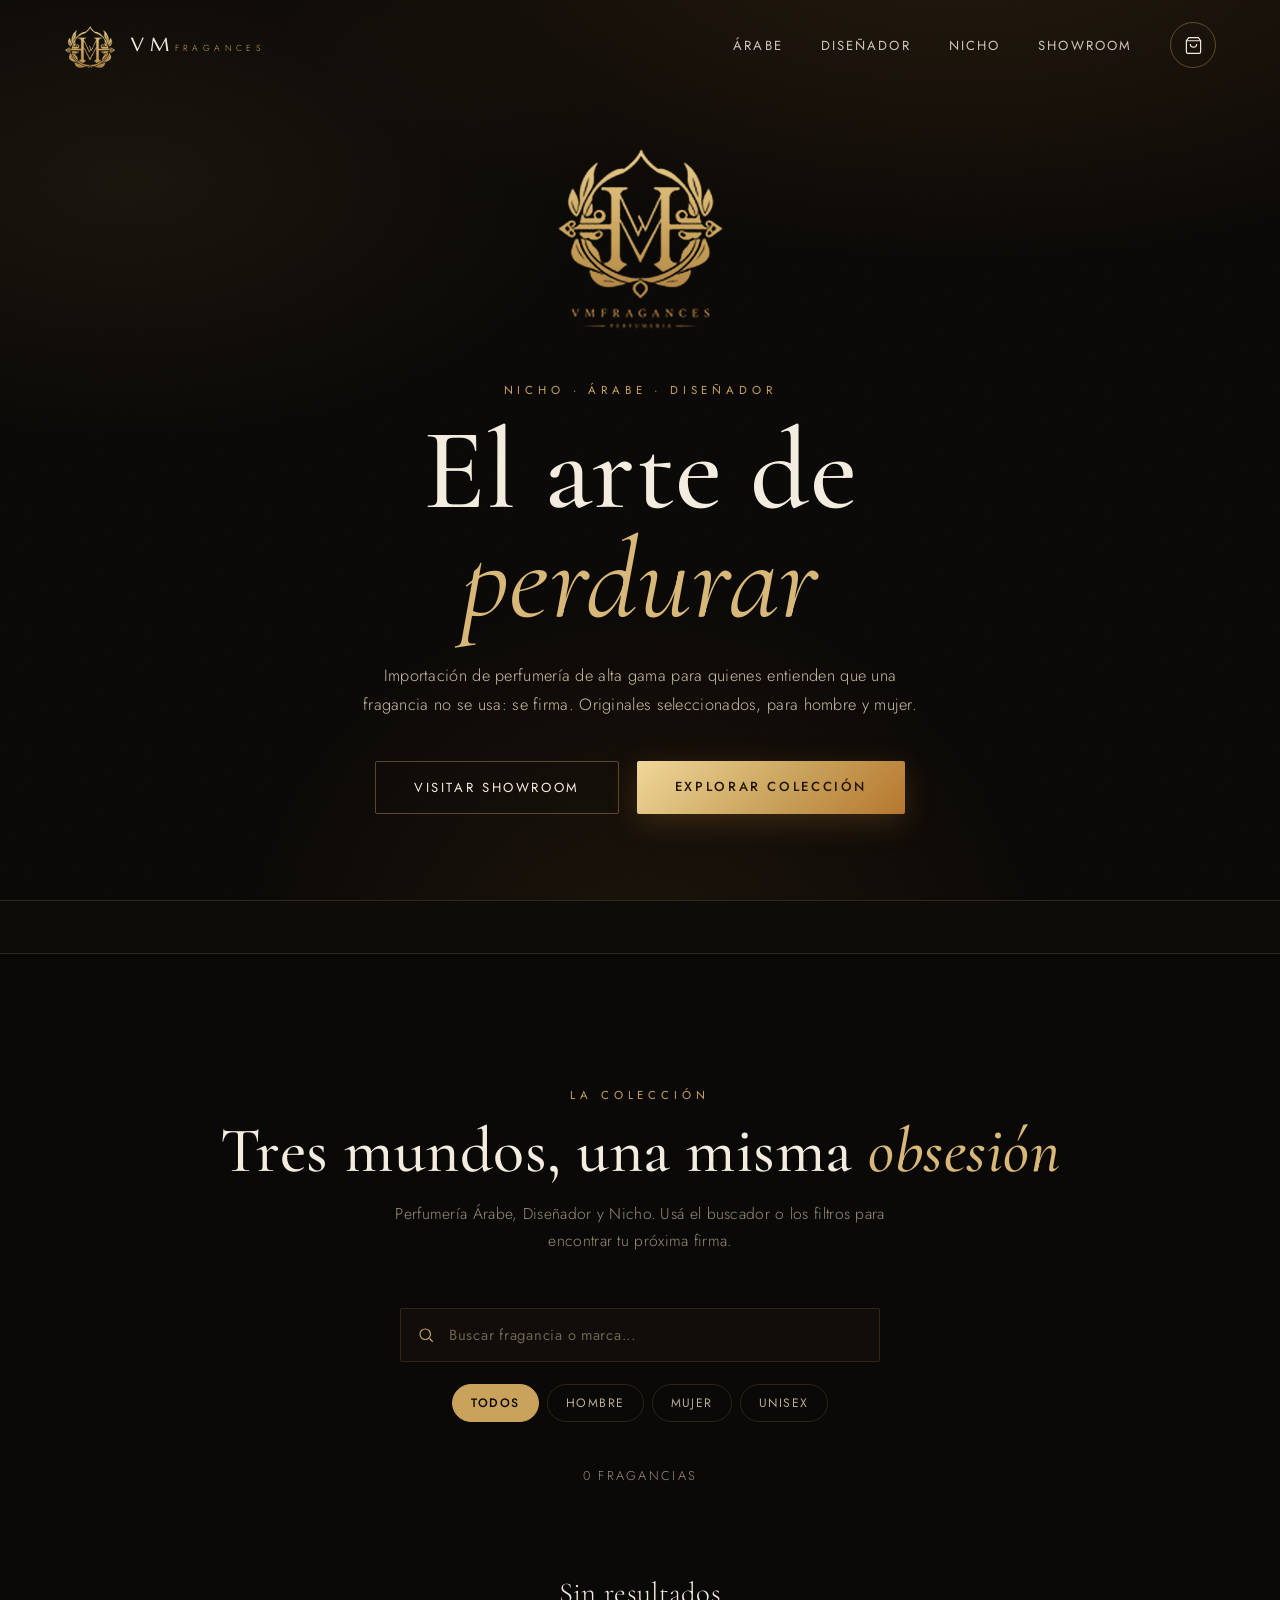
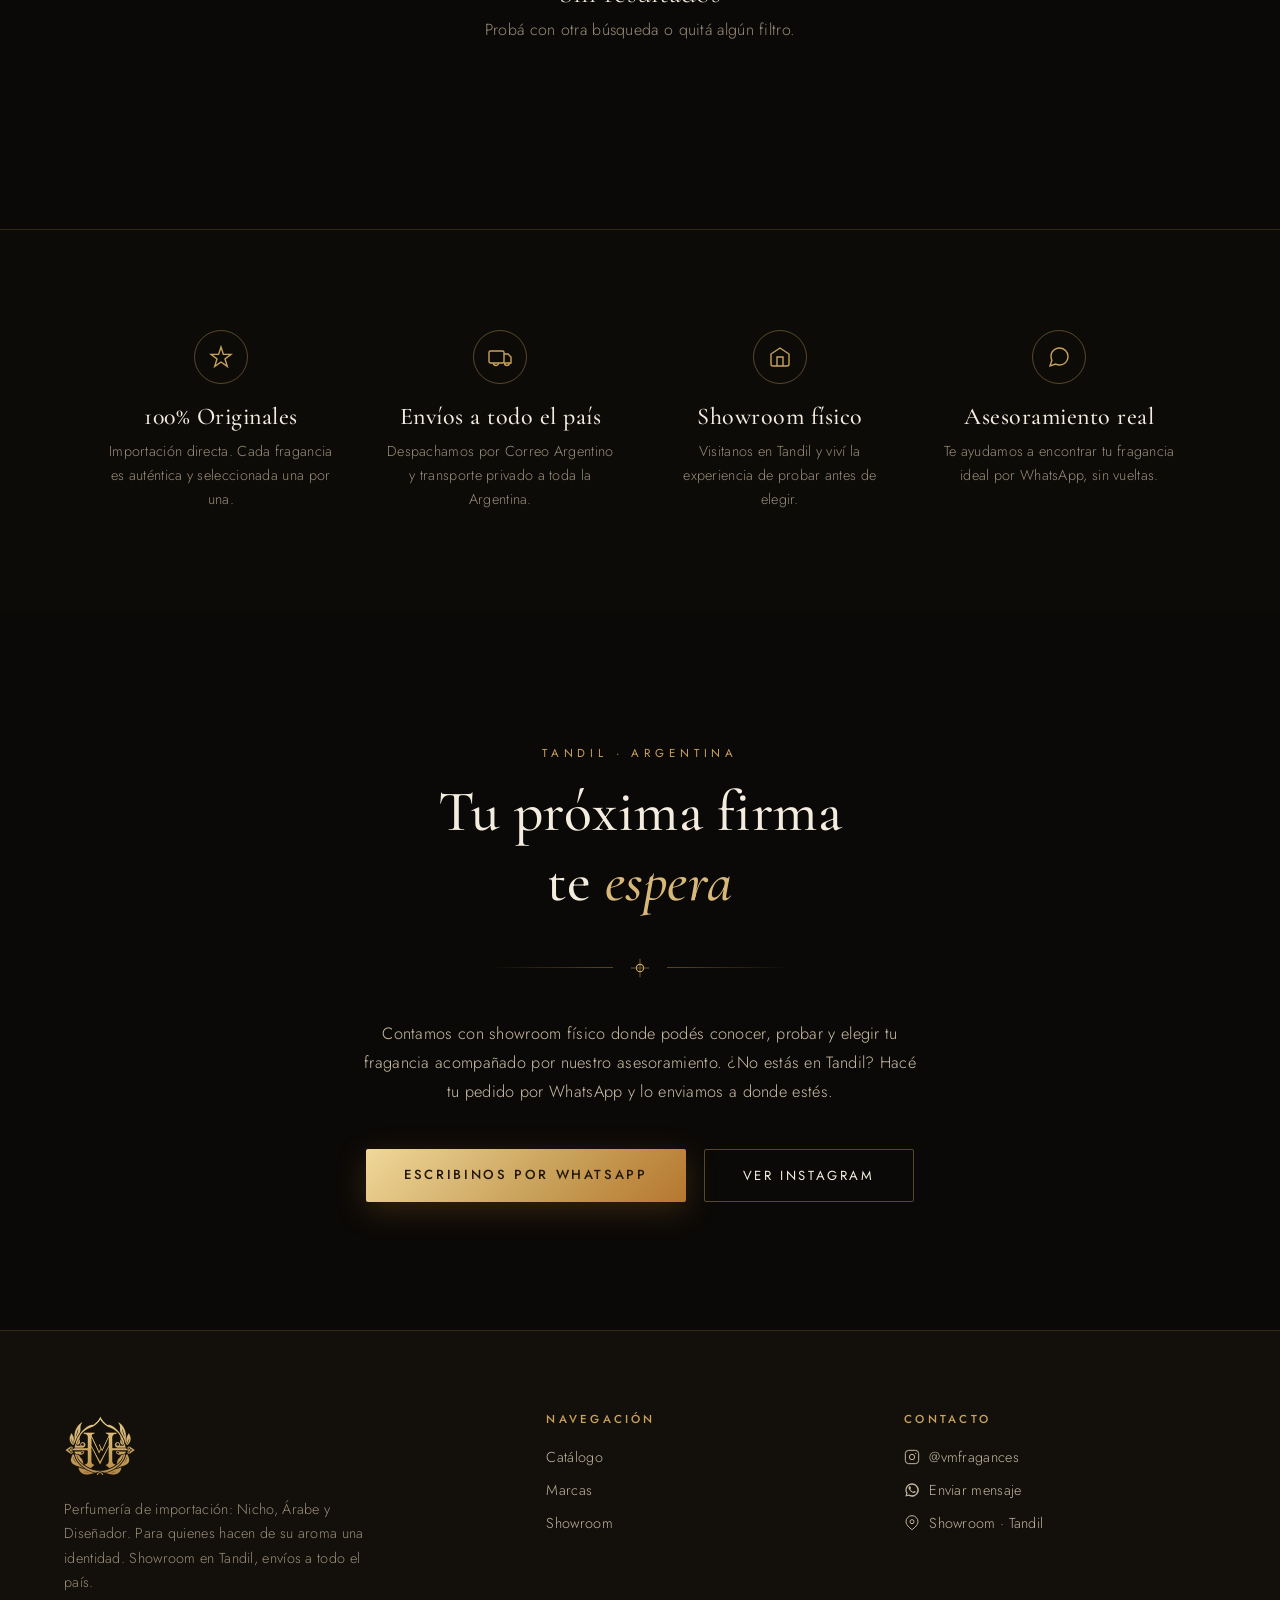
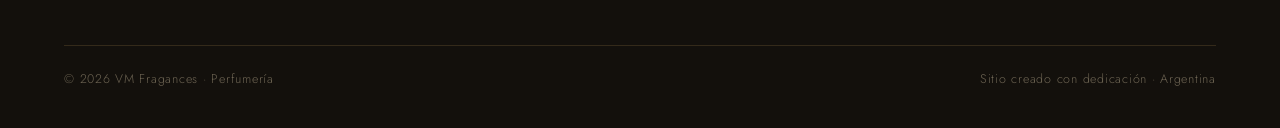
==== commit 306b6491: "Añado funcionalidad para cargar fotos desde admin y que queden guardadas en la DB" ====
--- a/index.html
+++ b/index.html
@@ -178,7 +178,6 @@
 
 <div class="toast" id="toast"><svg viewBox="0 0 24 24" fill="none" stroke="currentColor" stroke-width="2"><path d="M5 13l4 4L19 7"/></svg><span id="toastMsg"></span></div>
 
-<script src="./js/products.js"></script>
 <script src="./js/main.js"></script>
 </body>
 </html>
--- a/css/styles.css
+++ b/css/styles.css
@@ -175,8 +175,22 @@
   position:relative;aspect-ratio:1/1;display:grid;place-items:center;overflow:hidden;
   background:radial-gradient(circle at 50% 38%,rgba(201,162,91,.1),transparent 65%);
 }
-.card .imgwrap img.photo{width:100%;height:100%;object-fit:cover;transition:.7s cubic-bezier(.2,.7,.2,1)}
-.card:hover .imgwrap img.photo{transform:scale(1.07)}
+.card .imgwrap::before{
+  content:'';position:absolute;inset:-10px;
+  background-image:var(--img-bg);
+  background-size:cover;background-position:center;
+  filter:blur(18px) brightness(.85) saturate(.7);
+  transform:scale(1.1);
+  opacity:0;transition:opacity .4s;
+}
+.card .imgwrap[style]::before{opacity:1}
+.card .imgwrap img.photo{
+  position:relative;z-index:1;
+  width:100%;height:100%;object-fit:contain;
+  transition:.7s cubic-bezier(.2,.7,.2,1);
+  padding:6px;
+}
+.card:hover .imgwrap img.photo{transform:scale(1.04)}
 .bottle{width:62%;height:auto;transition:.6s cubic-bezier(.2,.7,.2,1);filter:drop-shadow(0 18px 24px rgba(0,0,0,.55))}
 .card:hover .bottle{transform:translateY(-6px) scale(1.04)}
 .fam-tag{
